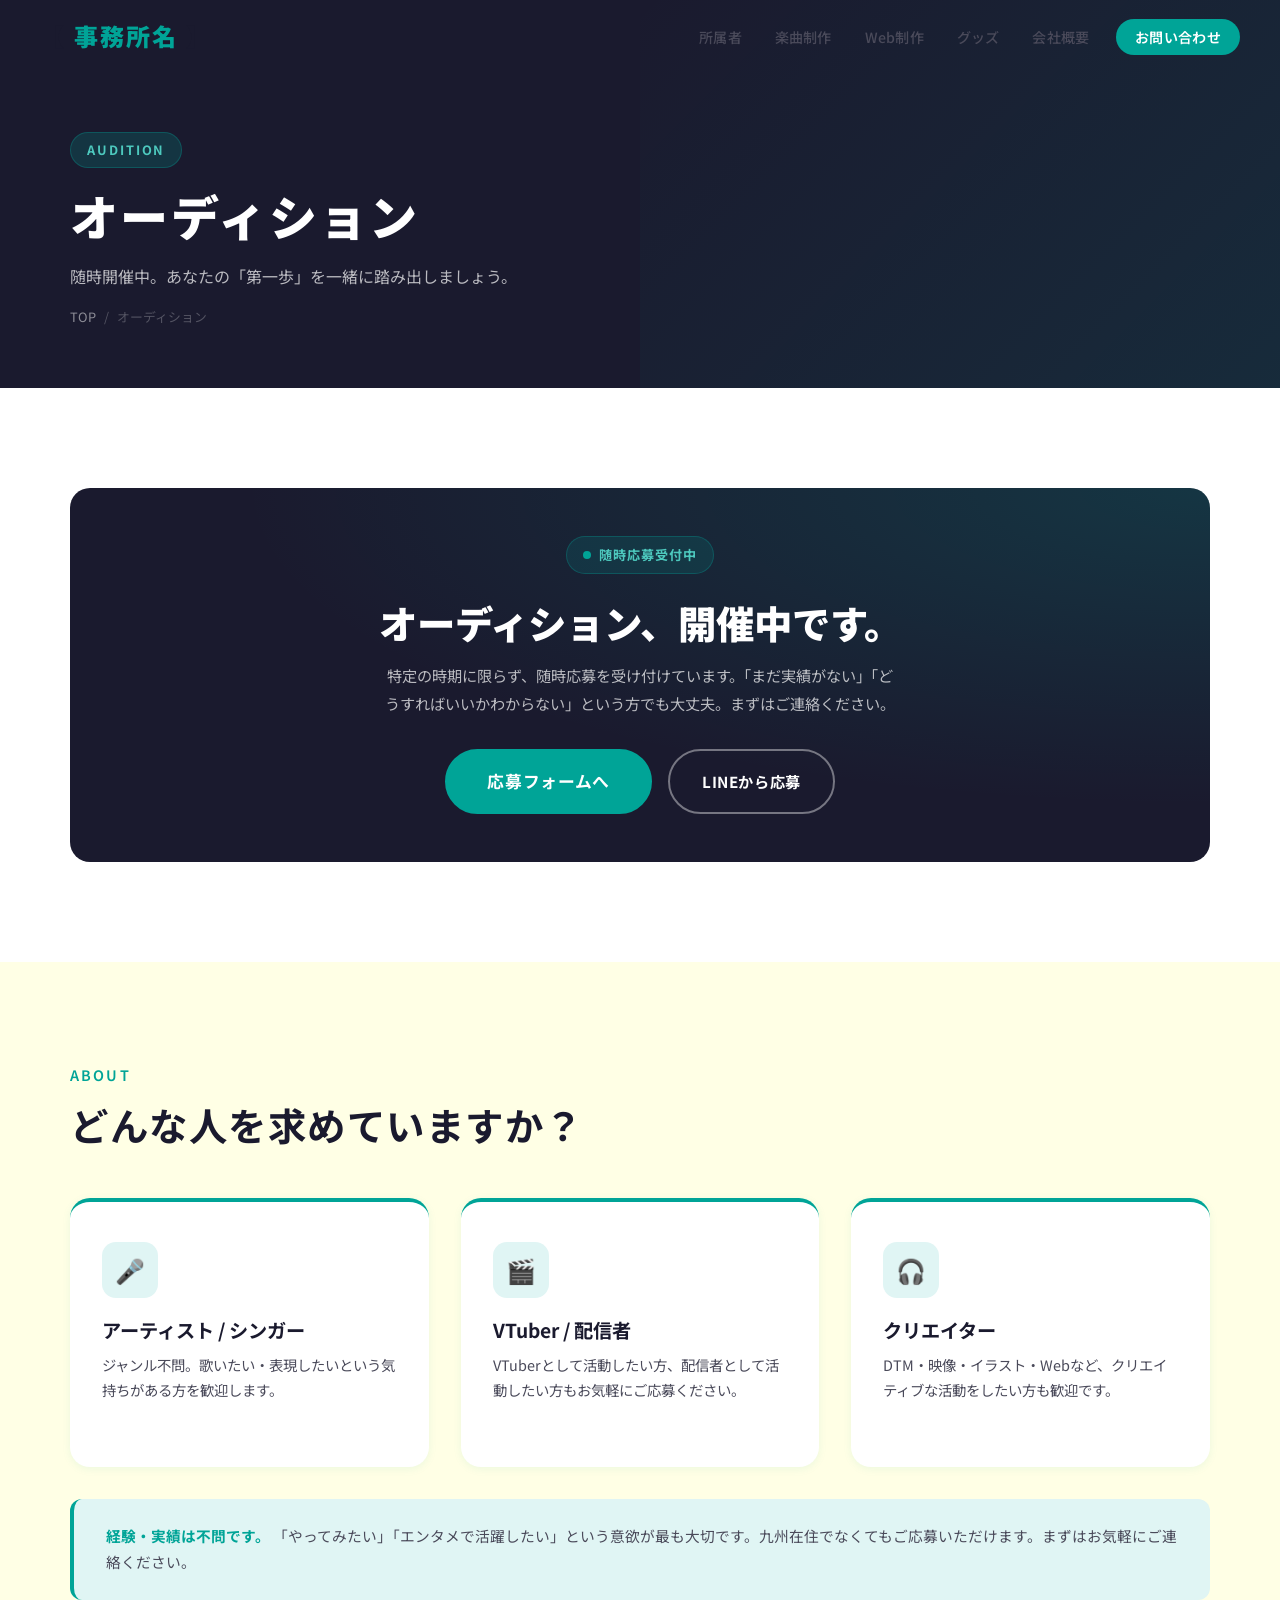
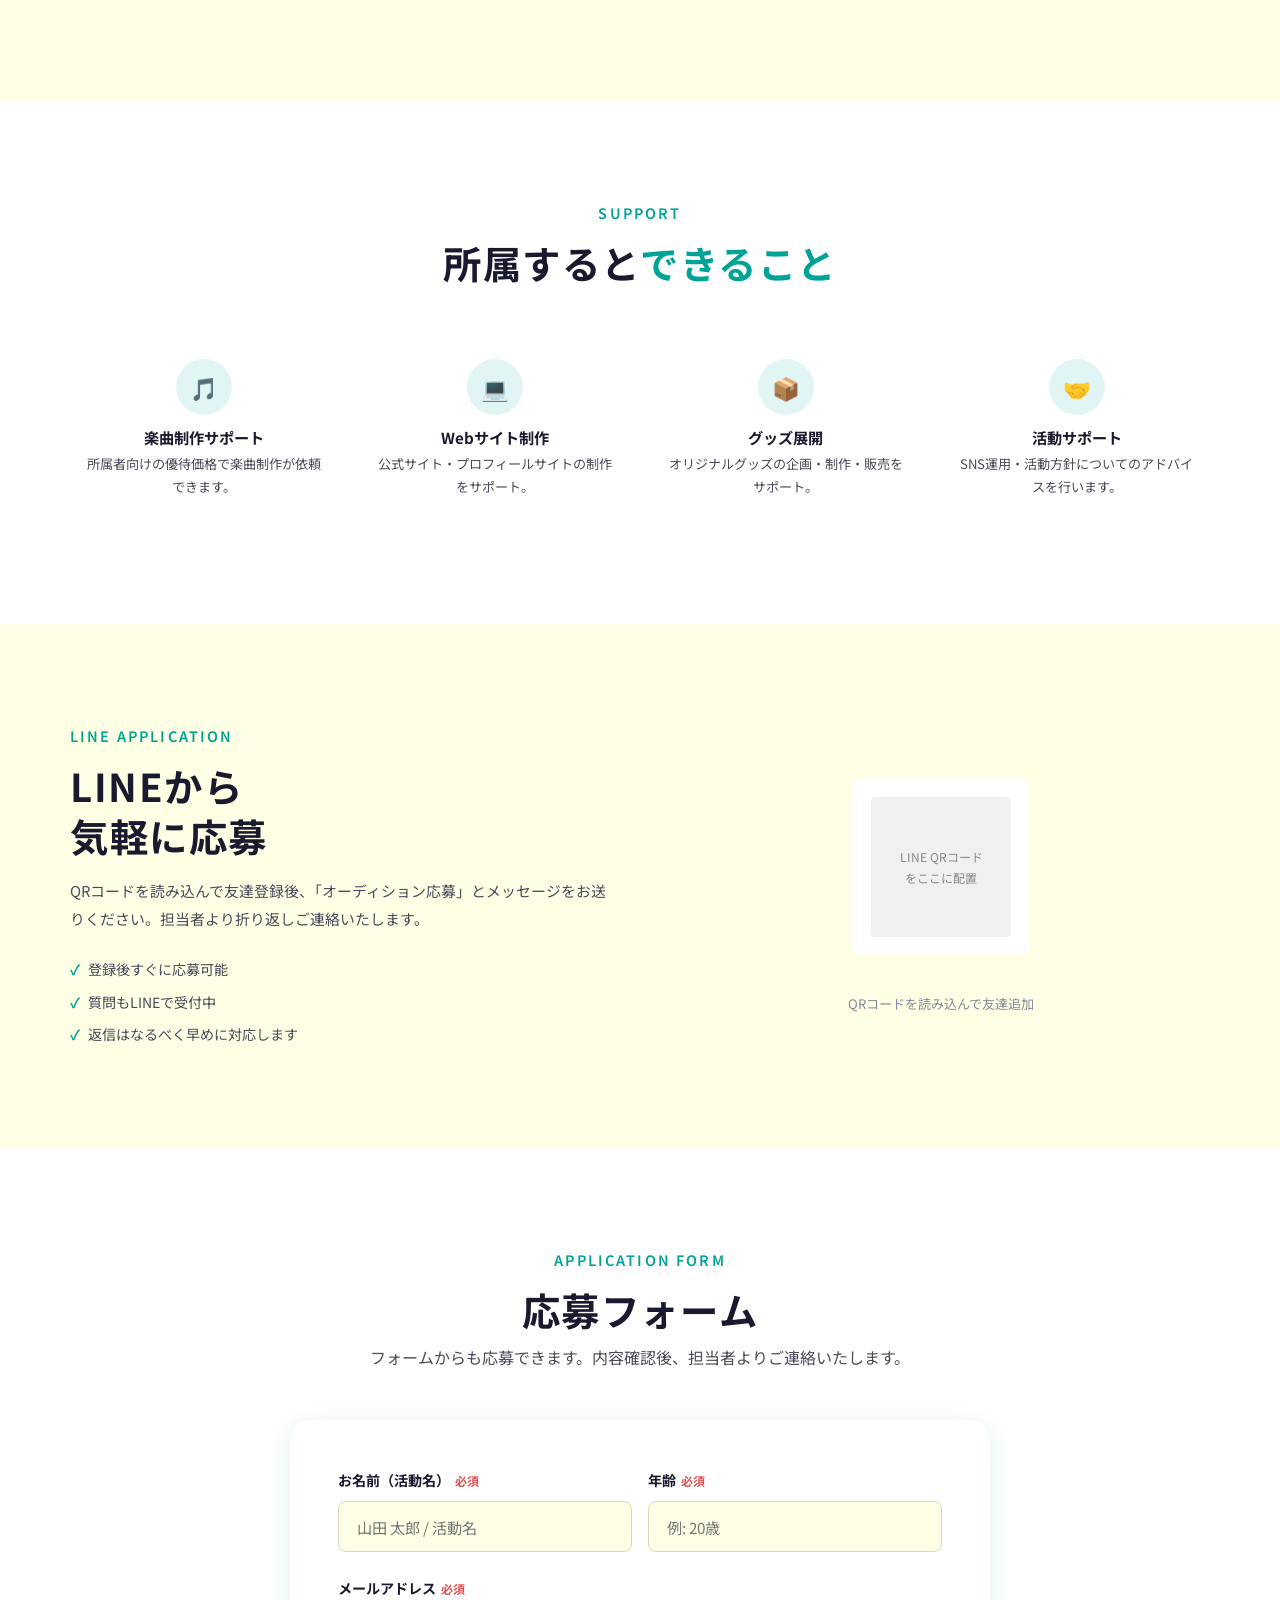
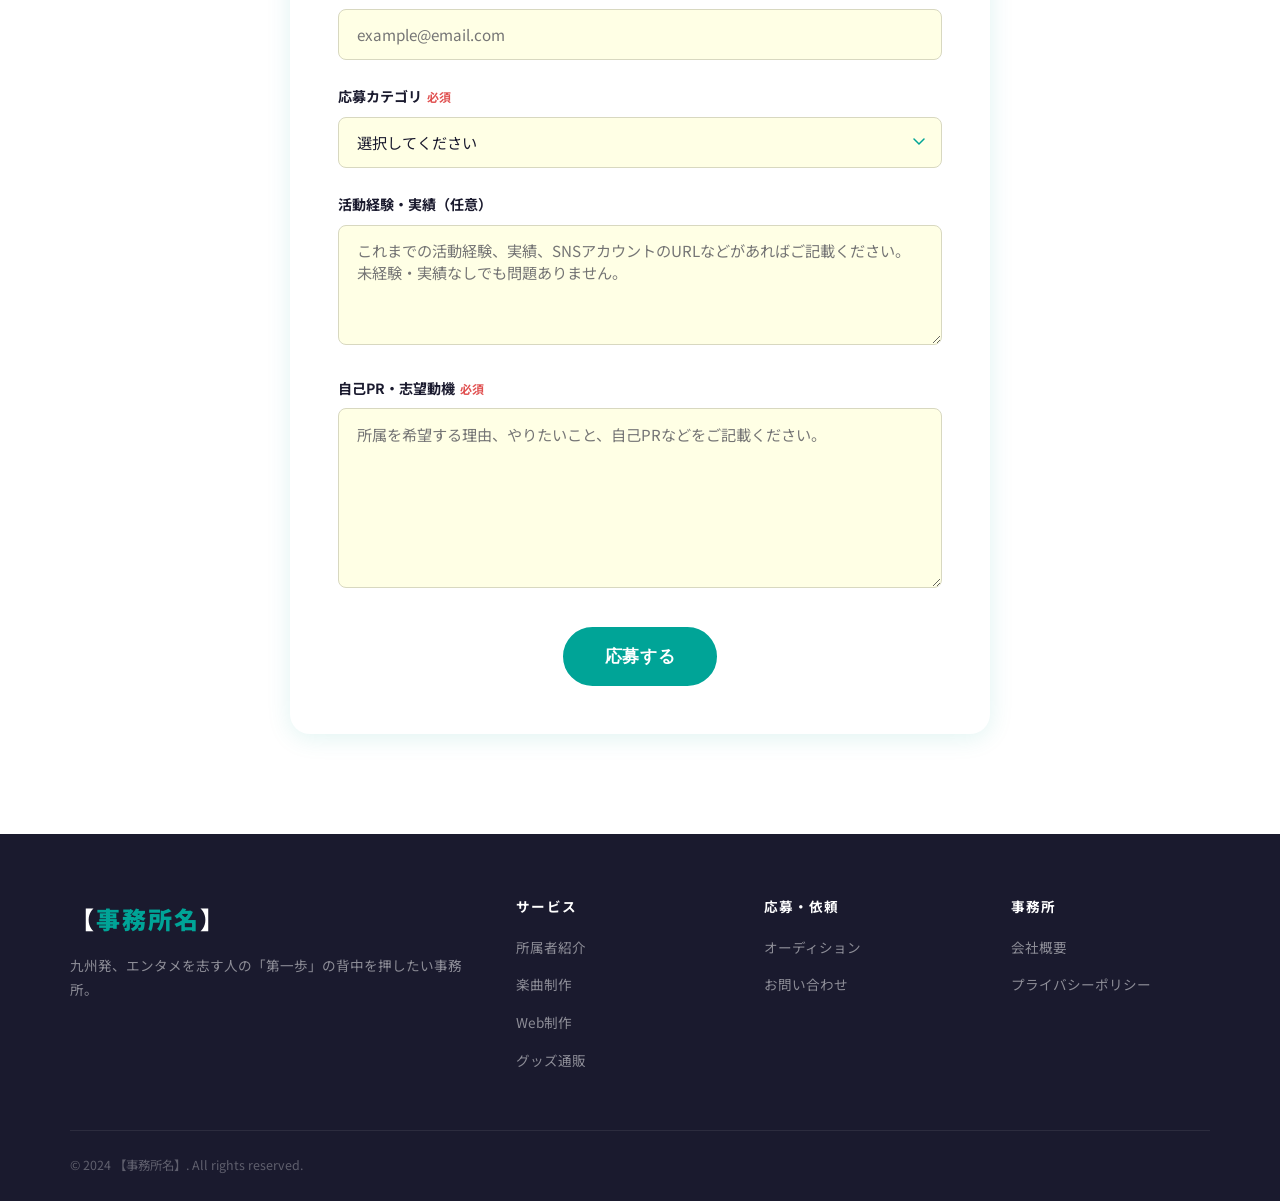
==== audition.html @ e740627f "初回コミット: エンタメ事務所WEBサイト" ====
<!DOCTYPE html>
<html lang="ja">
<head>
  <meta charset="UTF-8">
  <meta name="viewport" content="width=device-width, initial-scale=1.0">
  <title>オーディション応募 | 【事務所名】</title>
  <meta name="description" content="【事務所名】のオーディションは随時開催中。所属希望の方はこちらからご応募ください。">
  <link rel="preconnect" href="https://fonts.googleapis.com">
  <link rel="preconnect" href="https://fonts.gstatic.com" crossorigin>
  <link href="https://fonts.googleapis.com/css2?family=Noto+Sans+JP:wght@400;500;700;900&display=swap" rel="stylesheet">
  <link rel="stylesheet" href="css/style.css">
</head>
<body>

<!-- NAVIGATION -->
<nav class="navbar scrolled">
  <div class="nav-container">
    <a href="index.html" class="nav-logo"><img src="images/logo.png" alt="事務所名" class="nav-logo-img" onerror="this.outerHTML='【<span class=&quot;logo-accent&quot;>事務所名</span>】'"></a>
    <button class="nav-toggle" aria-label="メニュー">
      <span></span><span></span><span></span>
    </button>
    <ul class="nav-menu">
      <li><a href="profiles.html">所属者</a></li>
      <li><a href="music.html">楽曲制作</a></li>
      <li><a href="web.html">Web制作</a></li>
      <li><a href="goods.html">グッズ</a></li>
      <li><a href="company.html">会社概要</a></li>
      <li><a href="contact.html" class="btn-nav">お問い合わせ</a></li>
    </ul>
  </div>
</nav>

<!-- PAGE HERO -->
<section class="page-hero">
  <div class="container">
    <div class="page-hero-tag">AUDITION</div>
    <h1>オーディション</h1>
    <p>随時開催中。あなたの「第一歩」を一緒に踏み出しましょう。</p>
    <div class="breadcrumb">
      <a href="index.html">TOP</a>
      <span>/</span>
      <span>オーディション</span>
    </div>
  </div>
</section>

<!-- STATUS HIGHLIGHT -->
<section class="section section--alt">
  <div class="container">
    <div class="audition-highlight reveal">
      <div class="audition-status">
        <div class="status-dot"></div>
        随時応募受付中
      </div>
      <h2 class="audition-title">オーディション、開催中です。</h2>
      <p style="color:rgba(255,255,255,0.7); max-width:520px; margin:0 auto 2rem; font-size:0.95rem; line-height:1.85;">
        特定の時期に限らず、随時応募を受け付けています。「まだ実績がない」「どうすればいいかわからない」という方でも大丈夫。まずはご連絡ください。
      </p>
      <div style="display:flex; gap:1rem; justify-content:center; flex-wrap:wrap;">
        <a href="#apply-form" class="btn btn-primary btn-lg">応募フォームへ</a>
        <a href="#line-apply" class="btn btn-outline" style="color:white; border-color:rgba(255,255,255,0.4);">LINEから応募</a>
      </div>
    </div>
  </div>
</section>

<!-- ABOUT -->
<section class="section">
  <div class="container">
    <div class="section-header reveal">
      <p class="section-subtitle">ABOUT</p>
      <h2 class="section-title">どんな人を求めていますか？</h2>
    </div>
    <div class="grid-3 reveal">
      <div class="service-card">
        <div class="service-icon">🎤</div>
        <h3>アーティスト / シンガー</h3>
        <p>ジャンル不問。歌いたい・表現したいという気持ちがある方を歓迎します。</p>
      </div>
      <div class="service-card">
        <div class="service-icon">🎬</div>
        <h3>VTuber / 配信者</h3>
        <p>VTuberとして活動したい方、配信者として活動したい方もお気軽にご応募ください。</p>
      </div>
      <div class="service-card">
        <div class="service-icon">🎧</div>
        <h3>クリエイター</h3>
        <p>DTM・映像・イラスト・Webなど、クリエイティブな活動をしたい方も歓迎です。</p>
      </div>
    </div>
    <div style="background:var(--accent-light); border-radius:var(--radius); padding:1.5rem 2rem; margin-top:2rem; border-left:4px solid var(--accent);" class="reveal">
      <p style="font-size:0.92rem; color:var(--text-mid); line-height:1.8;">
        <strong style="color:var(--accent);">経験・実績は不問です。</strong>
        「やってみたい」「エンタメで活躍したい」という意欲が最も大切です。九州在住でなくてもご応募いただけます。まずはお気軽にご連絡ください。
      </p>
    </div>
  </div>
</section>

<!-- WHAT YOU GET -->
<section class="section section--alt">
  <div class="container">
    <div class="section-header section-header--center reveal">
      <p class="section-subtitle">SUPPORT</p>
      <h2 class="section-title">所属すると<span>できること</span></h2>
    </div>
    <div class="grid-4 reveal">
      <div style="text-align:center; padding:1.5rem 1rem;">
        <div style="width:56px;height:56px;background:var(--accent-light);border-radius:50%;display:flex;align-items:center;justify-content:center;font-size:1.4rem;margin:0 auto 0.8rem;">🎵</div>
        <h4 style="font-size:0.95rem; margin-bottom:0.3rem;">楽曲制作サポート</h4>
        <p style="font-size:0.82rem; color:var(--text-mid);">所属者向けの優待価格で楽曲制作が依頼できます。</p>
      </div>
      <div style="text-align:center; padding:1.5rem 1rem;">
        <div style="width:56px;height:56px;background:var(--accent-light);border-radius:50%;display:flex;align-items:center;justify-content:center;font-size:1.4rem;margin:0 auto 0.8rem;">💻</div>
        <h4 style="font-size:0.95rem; margin-bottom:0.3rem;">Webサイト制作</h4>
        <p style="font-size:0.82rem; color:var(--text-mid);">公式サイト・プロフィールサイトの制作をサポート。</p>
      </div>
      <div style="text-align:center; padding:1.5rem 1rem;">
        <div style="width:56px;height:56px;background:var(--accent-light);border-radius:50%;display:flex;align-items:center;justify-content:center;font-size:1.4rem;margin:0 auto 0.8rem;">📦</div>
        <h4 style="font-size:0.95rem; margin-bottom:0.3rem;">グッズ展開</h4>
        <p style="font-size:0.82rem; color:var(--text-mid);">オリジナルグッズの企画・制作・販売をサポート。</p>
      </div>
      <div style="text-align:center; padding:1.5rem 1rem;">
        <div style="width:56px;height:56px;background:var(--accent-light);border-radius:50%;display:flex;align-items:center;justify-content:center;font-size:1.4rem;margin:0 auto 0.8rem;">🤝</div>
        <h4 style="font-size:0.95rem; margin-bottom:0.3rem;">活動サポート</h4>
        <p style="font-size:0.82rem; color:var(--text-mid);">SNS運用・活動方針についてのアドバイスを行います。</p>
      </div>
    </div>
  </div>
</section>

<!-- LINE APPLY -->
<section class="section" id="line-apply">
  <div class="container">
    <div style="display:grid; grid-template-columns:1fr 1fr; gap:4rem; align-items:center;" class="reveal">
      <div>
        <p class="section-subtitle">LINE APPLICATION</p>
        <h2 class="section-title">LINEから<br>気軽に応募</h2>
        <p style="color:var(--text-mid); font-size:0.93rem; line-height:1.9; margin:1rem 0 1.5rem;">
          QRコードを読み込んで友達登録後、「オーディション応募」とメッセージをお送りください。担当者より折り返しご連絡いたします。
        </p>
        <ul style="list-style:none; font-size:0.88rem; color:var(--text-mid);">
          <li style="display:flex;gap:0.5rem;margin-bottom:0.5rem;"><span style="color:var(--accent);font-weight:700;">✓</span> 登録後すぐに応募可能</li>
          <li style="display:flex;gap:0.5rem;margin-bottom:0.5rem;"><span style="color:var(--accent);font-weight:700;">✓</span> 質問もLINEで受付中</li>
          <li style="display:flex;gap:0.5rem;"><span style="color:var(--accent);font-weight:700;">✓</span> 返信はなるべく早めに対応します</li>
        </ul>
      </div>
      <div style="text-align:center;">
        <div class="qr-wrapper" style="display:inline-block;">
          <div class="qr-placeholder">
            LINE QRコード<br>をここに配置
          </div>
        </div>
        <p style="font-size:0.82rem; color:var(--text-light); margin-top:0.8rem;">QRコードを読み込んで友達追加</p>
      </div>
    </div>
  </div>
</section>

<!-- APPLY FORM -->
<section class="section section--alt" id="apply-form">
  <div class="container">
    <div class="section-header section-header--center reveal">
      <p class="section-subtitle">APPLICATION FORM</p>
      <h2 class="section-title">応募フォーム</h2>
      <p class="section-lead" style="margin-inline:auto; margin-top:0.5rem;">
        フォームからも応募できます。内容確認後、担当者よりご連絡いたします。
      </p>
    </div>
    <form class="contact-form reveal" id="auditionForm">
      <div class="form-row">
        <div class="form-group">
          <label class="form-label">お名前（活動名）<span class="required">必須</span></label>
          <input type="text" class="form-input" placeholder="山田 太郎 / 活動名" required>
        </div>
        <div class="form-group">
          <label class="form-label">年齢<span class="required">必須</span></label>
          <input type="text" class="form-input" placeholder="例: 20歳" required>
        </div>
      </div>
      <div class="form-group">
        <label class="form-label">メールアドレス<span class="required">必須</span></label>
        <input type="email" class="form-input" placeholder="example@email.com" required>
      </div>
      <div class="form-group">
        <label class="form-label">応募カテゴリ<span class="required">必須</span></label>
        <select class="form-select" required>
          <option value="">選択してください</option>
          <option>アーティスト / シンガー</option>
          <option>VTuber</option>
          <option>配信者</option>
          <option>DTMクリエイター</option>
          <option>映像クリエイター</option>
          <option>その他クリエイター</option>
          <option>未定 / 相談したい</option>
        </select>
      </div>
      <div class="form-group">
        <label class="form-label">活動経験・実績（任意）</label>
        <textarea class="form-textarea" placeholder="これまでの活動経験、実績、SNSアカウントのURLなどがあればご記載ください。未経験・実績なしでも問題ありません。" style="min-height:120px;"></textarea>
      </div>
      <div class="form-group">
        <label class="form-label">自己PR・志望動機<span class="required">必須</span></label>
        <textarea class="form-textarea" placeholder="所属を希望する理由、やりたいこと、自己PRなどをご記載ください。" required></textarea>
      </div>
      <div class="form-submit">
        <button type="submit" class="btn btn-primary btn-lg">応募する</button>
      </div>
    </form>
  </div>
</section>

<!-- FOOTER -->
<footer class="footer">
  <div class="container">
    <div class="footer-inner">
      <div>
        <div class="footer-logo"><img src="images/logo.png" alt="事務所名" class="footer-logo-img" onerror="this.outerHTML='【<span class=&quot;logo-accent&quot;>事務所名</span>】'"></div>
        <p class="footer-desc">九州発、エンタメを志す人の「第一歩」の背中を押したい事務所。</p>
      </div>
      <div class="footer-col">
        <h4>サービス</h4>
        <ul>
          <li><a href="profiles.html">所属者紹介</a></li>
          <li><a href="music.html">楽曲制作</a></li>
          <li><a href="web.html">Web制作</a></li>
          <li><a href="goods.html">グッズ通販</a></li>
        </ul>
      </div>
      <div class="footer-col">
        <h4>応募・依頼</h4>
        <ul>
          <li><a href="audition.html">オーディション</a></li>
          <li><a href="contact.html">お問い合わせ</a></li>
        </ul>
      </div>
      <div class="footer-col">
        <h4>事務所</h4>
        <ul>
          <li><a href="company.html">会社概要</a></li>
          <li><a href="#">プライバシーポリシー</a></li>
        </ul>
      </div>
    </div>
    <div class="footer-bottom">
      <span>© 2024 【事務所名】. All rights reserved.</span>
    </div>
  </div>
</footer>

<script src="js/main.js"></script>
<script>
  const auditionForm = document.getElementById('auditionForm');
  if (auditionForm) {
    auditionForm.addEventListener('submit', (e) => {
      e.preventDefault();
      const btn = auditionForm.querySelector('button[type="submit"]');
      btn.textContent = '送信中...';
      btn.disabled = true;
      setTimeout(() => {
        auditionForm.innerHTML = `
          <div style="text-align:center; padding: 3rem 1rem;">
            <div style="font-size:3rem; margin-bottom:1rem;">🎉</div>
            <h3 style="font-size:1.4rem; margin-bottom:0.5rem; color:var(--accent);">応募を受け付けました</h3>
            <p style="color:var(--text-mid); font-size:0.95rem;">ご応募ありがとうございます。<br>内容確認後、担当者よりご連絡いたします。</p>
          </div>
        `;
      }, 1200);
    });
  }
</script>
</body>
</html>
---- css/style.css ----
/* ===================================
   RESET & BASE
=================================== */
*, *::before, *::after {
  box-sizing: border-box;
  margin: 0;
  padding: 0;
}

:root {
  --base:         #ffffe5;
  --base-dark:    #f5f5d0;
  --accent:       #00a497;
  --accent-dark:  #007a70;
  --accent-light: #e0f5f4;
  --accent-mid:   #4dc9be;
  --text-dark:    #1a1a2e;
  --text-mid:     #4a4a5a;
  --text-light:   #888899;
  --white:        #ffffff;
  --border:       #d8d8c0;
  --shadow-sm:    0 2px 8px rgba(0, 164, 151, 0.08);
  --shadow:       0 4px 24px rgba(0, 164, 151, 0.12);
  --shadow-lg:    0 8px 40px rgba(0, 164, 151, 0.16);
  --radius:       12px;
  --radius-lg:    20px;
  --nav-height:   72px;
  --transition:   0.3s cubic-bezier(0.4, 0, 0.2, 1);
}

html {
  scroll-behavior: smooth;
}

body {
  font-family: 'Noto Sans JP', 'Hiragino Kaku Gothic ProN', 'Yu Gothic', sans-serif;
  background: var(--base);
  color: var(--text-dark);
  line-height: 1.75;
  font-size: 16px;
  overflow-x: hidden;
}

a {
  color: inherit;
  text-decoration: none;
}

img {
  max-width: 100%;
  display: block;
}

ul { list-style: none; }

/* ===================================
   TYPOGRAPHY
=================================== */
h1, h2, h3, h4 {
  line-height: 1.3;
  font-weight: 700;
}

.section-title {
  font-size: clamp(1.6rem, 3vw, 2.4rem);
  color: var(--text-dark);
  margin-bottom: 0.4rem;
  letter-spacing: 0.04em;
}

.section-title span {
  color: var(--accent);
}

.section-subtitle {
  font-size: 0.9rem;
  color: var(--accent);
  letter-spacing: 0.15em;
  text-transform: uppercase;
  font-weight: 600;
  margin-bottom: 0.8rem;
}

.section-lead {
  font-size: 1rem;
  color: var(--text-mid);
  max-width: 600px;
  line-height: 1.85;
}

/* ===================================
   LAYOUT
=================================== */
.container {
  width: min(1140px, 92vw);
  margin-inline: auto;
}

.section {
  padding: clamp(60px, 8vw, 100px) 0;
}

.section--alt {
  background: var(--white);
}

.section--accent {
  background: var(--accent);
  color: var(--white);
}

.section--dark {
  background: var(--text-dark);
  color: var(--white);
}

.grid-2 {
  display: grid;
  grid-template-columns: repeat(auto-fit, minmax(300px, 1fr));
  gap: 2rem;
}

.grid-3 {
  display: grid;
  grid-template-columns: repeat(auto-fit, minmax(260px, 1fr));
  gap: 2rem;
}

.grid-4 {
  display: grid;
  grid-template-columns: repeat(auto-fit, minmax(220px, 1fr));
  gap: 1.5rem;
}

.flex-center {
  display: flex;
  align-items: center;
  justify-content: center;
}

.text-center { text-align: center; }

/* ===================================
   NAVIGATION
=================================== */
.navbar {
  position: fixed;
  top: 0;
  left: 0;
  right: 0;
  height: var(--nav-height);
  z-index: 1000;
  transition: background var(--transition), box-shadow var(--transition);
}

.navbar.scrolled {
  background: rgba(255, 255, 229, 0.95);
  backdrop-filter: blur(12px);
  box-shadow: 0 2px 20px rgba(0, 164, 151, 0.1);
}

.nav-container {
  display: flex;
  align-items: center;
  justify-content: space-between;
  height: 100%;
  width: min(1200px, 94vw);
  margin-inline: auto;
}

.nav-logo {
  font-size: 1.5rem;
  font-weight: 900;
  letter-spacing: 0.08em;
  color: var(--text-dark);
  display: flex;
  align-items: center;
  gap: 0.5rem;
}

.nav-logo .logo-accent {
  color: var(--accent);
}

.nav-logo-img {
  height: 40px;
  width: auto;
  display: block;
  object-fit: contain;
}

.footer-logo-img {
  height: 44px;
  width: auto;
  display: block;
  object-fit: contain;
  margin-bottom: 0.8rem;
}

.nav-menu {
  display: flex;
  align-items: center;
  gap: 0.25rem;
}

.nav-menu a {
  padding: 0.5rem 0.9rem;
  font-size: 0.88rem;
  font-weight: 500;
  color: var(--text-mid);
  border-radius: 6px;
  transition: color var(--transition), background var(--transition);
  letter-spacing: 0.02em;
}

.nav-menu a:hover {
  color: var(--accent);
  background: var(--accent-light);
}

.nav-menu .btn-nav {
  background: var(--accent);
  color: var(--white) !important;
  padding: 0.5rem 1.2rem;
  border-radius: 50px;
  font-weight: 600;
  margin-left: 0.5rem;
}

.nav-menu .btn-nav:hover {
  background: var(--accent-dark) !important;
}

.nav-toggle {
  display: none;
  background: none;
  border: none;
  cursor: pointer;
  padding: 0.5rem;
  flex-direction: column;
  gap: 5px;
}

.nav-toggle span {
  display: block;
  width: 24px;
  height: 2px;
  background: var(--text-dark);
  transition: transform var(--transition), opacity var(--transition);
  border-radius: 2px;
}

.nav-toggle.active span:nth-child(1) {
  transform: translateY(7px) rotate(45deg);
}
.nav-toggle.active span:nth-child(2) {
  opacity: 0;
}
.nav-toggle.active span:nth-child(3) {
  transform: translateY(-7px) rotate(-45deg);
}

/* ===================================
   BUTTONS
=================================== */
.btn {
  display: inline-flex;
  align-items: center;
  gap: 0.5rem;
  padding: 0.85rem 2rem;
  border-radius: 50px;
  font-weight: 700;
  font-size: 0.95rem;
  letter-spacing: 0.04em;
  cursor: pointer;
  border: 2px solid transparent;
  transition: all var(--transition);
  text-decoration: none;
}

.btn-primary {
  background: var(--accent);
  color: var(--white);
  border-color: var(--accent);
}

.btn-primary:hover {
  background: var(--accent-dark);
  border-color: var(--accent-dark);
  transform: translateY(-2px);
  box-shadow: var(--shadow);
}

.btn-outline {
  background: transparent;
  color: var(--accent);
  border-color: var(--accent);
}

.btn-outline:hover {
  background: var(--accent);
  color: var(--white);
  transform: translateY(-2px);
}

.btn-white {
  background: var(--white);
  color: var(--accent);
  border-color: var(--white);
}

.btn-white:hover {
  background: var(--accent-light);
  transform: translateY(-2px);
}

.btn-dark {
  background: var(--text-dark);
  color: var(--white);
  border-color: var(--text-dark);
}

.btn-dark:hover {
  background: #2d2d45;
  transform: translateY(-2px);
}

.btn-sm {
  padding: 0.6rem 1.4rem;
  font-size: 0.85rem;
}

.btn-lg {
  padding: 1rem 2.5rem;
  font-size: 1.05rem;
}

/* ===================================
   CARDS
=================================== */
.card {
  background: var(--white);
  border-radius: var(--radius);
  overflow: hidden;
  box-shadow: var(--shadow-sm);
  transition: transform var(--transition), box-shadow var(--transition);
}

.card:hover {
  transform: translateY(-6px);
  box-shadow: var(--shadow-lg);
}

.card-body {
  padding: 1.5rem;
}

.card-img {
  width: 100%;
  aspect-ratio: 4/3;
  object-fit: cover;
  background: var(--accent-light);
}

/* ===================================
   HERO (TOP PAGE)
=================================== */
.hero {
  min-height: 100vh;
  display: flex;
  flex-direction: column;
  align-items: center;
  justify-content: center;
  position: relative;
  overflow: hidden;
  background: var(--base);
  padding-top: var(--nav-height);
}

.hero-bg {
  position: absolute;
  inset: 0;
  overflow: hidden;
  z-index: 0;
}

/* Animated sound wave circles */
.wave-circle {
  position: absolute;
  border-radius: 50%;
  border: 1px solid rgba(0, 164, 151, 0.15);
  animation: waveExpand 6s ease-out infinite;
}

.wave-circle:nth-child(1) { width: 200px; height: 200px; top: 20%; left: 10%; animation-delay: 0s; }
.wave-circle:nth-child(2) { width: 300px; height: 300px; top: 15%; left: 8%; animation-delay: 1.5s; }
.wave-circle:nth-child(3) { width: 400px; height: 400px; top: 10%; left: 5%; animation-delay: 3s; }
.wave-circle:nth-child(4) { width: 180px; height: 180px; bottom: 20%; right: 12%; animation-delay: 0.8s; }
.wave-circle:nth-child(5) { width: 280px; height: 280px; bottom: 15%; right: 8%; animation-delay: 2.3s; }
.wave-circle:nth-child(6) { width: 380px; height: 380px; bottom: 10%; right: 4%; animation-delay: 3.8s; }

@keyframes waveExpand {
  0% { opacity: 0.5; transform: scale(0.8); }
  60% { opacity: 0.15; }
  100% { opacity: 0; transform: scale(1.3); }
}

/* Sound wave bars */
.sound-wave {
  position: absolute;
  bottom: 120px;
  left: 50%;
  transform: translateX(-50%);
  display: flex;
  align-items: center;
  gap: 4px;
  opacity: 0.15;
}

.sound-bar {
  width: 3px;
  border-radius: 3px;
  background: var(--accent);
  animation: soundBounce 1.2s ease-in-out infinite alternate;
}

.sound-bar:nth-child(1) { height: 20px; animation-delay: 0.0s; }
.sound-bar:nth-child(2) { height: 35px; animation-delay: 0.1s; }
.sound-bar:nth-child(3) { height: 50px; animation-delay: 0.2s; }
.sound-bar:nth-child(4) { height: 40px; animation-delay: 0.3s; }
.sound-bar:nth-child(5) { height: 60px; animation-delay: 0.4s; }
.sound-bar:nth-child(6) { height: 45px; animation-delay: 0.5s; }
.sound-bar:nth-child(7) { height: 55px; animation-delay: 0.6s; }
.sound-bar:nth-child(8) { height: 30px; animation-delay: 0.7s; }
.sound-bar:nth-child(9) { height: 48px; animation-delay: 0.8s; }
.sound-bar:nth-child(10) { height: 36px; animation-delay: 0.9s; }
.sound-bar:nth-child(11) { height: 52px; animation-delay: 1.0s; }
.sound-bar:nth-child(12) { height: 28px; animation-delay: 1.1s; }
.sound-bar:nth-child(13) { height: 42px; animation-delay: 1.0s; }
.sound-bar:nth-child(14) { height: 38px; animation-delay: 0.9s; }
.sound-bar:nth-child(15) { height: 58px; animation-delay: 0.8s; }
.sound-bar:nth-child(16) { height: 44px; animation-delay: 0.7s; }
.sound-bar:nth-child(17) { height: 32px; animation-delay: 0.6s; }
.sound-bar:nth-child(18) { height: 48px; animation-delay: 0.5s; }
.sound-bar:nth-child(19) { height: 38px; animation-delay: 0.4s; }
.sound-bar:nth-child(20) { height: 22px; animation-delay: 0.3s; }

@keyframes soundBounce {
  from { transform: scaleY(0.4); }
  to { transform: scaleY(1); }
}

.hero-content {
  position: relative;
  z-index: 1;
  text-align: center;
  padding: 2rem;
  max-width: 800px;
}

.hero-tag {
  display: inline-block;
  background: var(--accent-light);
  color: var(--accent);
  padding: 0.4rem 1rem;
  border-radius: 50px;
  font-size: 0.8rem;
  font-weight: 700;
  letter-spacing: 0.15em;
  margin-bottom: 1.5rem;
  border: 1px solid rgba(0, 164, 151, 0.2);
}

.hero-copy {
  font-size: clamp(3rem, 8vw, 6rem);
  font-weight: 900;
  letter-spacing: 0.12em;
  color: var(--text-dark);
  line-height: 1.1;
  margin-bottom: 1.5rem;
}

.hero-copy .char {
  display: inline-block;
  animation: fadeInUp 0.6s ease both;
}

.hero-sub {
  font-size: clamp(0.95rem, 2.2vw, 1.2rem);
  color: var(--text-mid);
  margin-bottom: 2.5rem;
  line-height: 1.8;
  font-weight: 400;
}

.hero-ctas {
  display: flex;
  gap: 1rem;
  justify-content: center;
  flex-wrap: wrap;
}

.hero-scroll {
  position: absolute;
  bottom: 2.5rem;
  left: 50%;
  transform: translateX(-50%);
  display: flex;
  flex-direction: column;
  align-items: center;
  gap: 0.5rem;
  color: var(--text-light);
  font-size: 0.75rem;
  letter-spacing: 0.1em;
  z-index: 1;
  animation: bounce 2s ease-in-out infinite;
}

.hero-scroll::after {
  content: '';
  display: block;
  width: 1px;
  height: 40px;
  background: linear-gradient(to bottom, var(--accent), transparent);
}

@keyframes bounce {
  0%, 100% { transform: translateX(-50%) translateY(0); }
  50% { transform: translateX(-50%) translateY(6px); }
}

/* Hero wave bottom */
.hero-wave-bottom {
  position: absolute;
  bottom: 0;
  left: 0;
  right: 0;
  z-index: 1;
}

/* ===================================
   PAGE HERO (sub pages)
=================================== */
.page-hero {
  padding: calc(var(--nav-height) + 60px) 0 60px;
  background: var(--text-dark);
  color: var(--white);
  position: relative;
  overflow: hidden;
}

.page-hero::before {
  content: '';
  position: absolute;
  top: 0; right: 0;
  width: 50%;
  height: 100%;
  background: linear-gradient(135deg, transparent, rgba(0, 164, 151, 0.12));
}

.page-hero-tag {
  display: inline-block;
  background: rgba(0, 164, 151, 0.2);
  color: var(--accent-mid);
  padding: 0.35rem 1rem;
  border-radius: 50px;
  font-size: 0.8rem;
  font-weight: 700;
  letter-spacing: 0.15em;
  margin-bottom: 1rem;
  border: 1px solid rgba(0, 164, 151, 0.3);
}

.page-hero h1 {
  font-size: clamp(2rem, 4vw, 3rem);
  font-weight: 900;
  letter-spacing: 0.05em;
  margin-bottom: 1rem;
}

.page-hero p {
  font-size: 1rem;
  color: rgba(255,255,255,0.7);
  max-width: 500px;
}

/* ===================================
   SECTION HEADER
=================================== */
.section-header {
  margin-bottom: 3rem;
}

.section-header--center {
  text-align: center;
}

.section-header--center .section-lead {
  margin-inline: auto;
}

/* ===================================
   TOP: MISSION SECTION
=================================== */
.mission-grid {
  display: grid;
  grid-template-columns: 1fr 1fr;
  gap: 4rem;
  align-items: center;
}

.mission-copy {
  font-size: clamp(1.4rem, 2.5vw, 1.9rem);
  font-weight: 800;
  line-height: 1.6;
  letter-spacing: 0.04em;
}

.mission-copy em {
  color: var(--accent);
  font-style: normal;
}

.mission-visual {
  position: relative;
  display: flex;
  flex-direction: column;
  gap: 1.2rem;
}

.mission-card {
  background: var(--white);
  border-radius: var(--radius);
  padding: 1.2rem 1.5rem;
  display: flex;
  align-items: flex-start;
  gap: 1rem;
  box-shadow: var(--shadow-sm);
  border-left: 4px solid var(--accent);
  transition: transform var(--transition);
}

.mission-card:hover {
  transform: translateX(6px);
}

.mission-card-icon {
  width: 44px;
  height: 44px;
  background: var(--accent-light);
  border-radius: 10px;
  display: flex;
  align-items: center;
  justify-content: center;
  font-size: 1.3rem;
  flex-shrink: 0;
}

.mission-card h3 {
  font-size: 1rem;
  font-weight: 700;
  margin-bottom: 0.2rem;
}

.mission-card p {
  font-size: 0.85rem;
  color: var(--text-mid);
}

/* ===================================
   TOP: MEMBER PREVIEW
=================================== */
.member-preview-grid {
  display: grid;
  grid-template-columns: repeat(auto-fill, minmax(200px, 1fr));
  gap: 1.5rem;
}

.member-card {
  background: var(--white);
  border-radius: var(--radius);
  overflow: hidden;
  box-shadow: var(--shadow-sm);
  transition: transform var(--transition), box-shadow var(--transition);
  text-align: center;
}

.member-card:hover {
  transform: translateY(-6px);
  box-shadow: var(--shadow-lg);
}

.member-card-photo {
  width: 100%;
  aspect-ratio: 3/4;
  background: linear-gradient(135deg, var(--accent-light), var(--base-dark));
  display: flex;
  align-items: center;
  justify-content: center;
  font-size: 3rem;
  color: var(--accent);
  position: relative;
  overflow: hidden;
}

.member-card-photo img {
  width: 100%;
  height: 100%;
  object-fit: cover;
  position: absolute;
  inset: 0;
}

.member-card-body {
  padding: 1rem;
}

.member-card-name {
  font-weight: 700;
  font-size: 1rem;
  margin-bottom: 0.2rem;
}

.member-card-role {
  font-size: 0.78rem;
  color: var(--accent);
  font-weight: 600;
  letter-spacing: 0.05em;
}

/* ===================================
   TOP: SERVICE CARDS
=================================== */
.service-card {
  background: var(--white);
  border-radius: var(--radius-lg);
  padding: 2.5rem 2rem;
  box-shadow: var(--shadow-sm);
  transition: transform var(--transition), box-shadow var(--transition);
  border-top: 4px solid var(--accent);
  display: flex;
  flex-direction: column;
}

.service-card:hover {
  transform: translateY(-8px);
  box-shadow: var(--shadow-lg);
}

.service-icon {
  width: 56px;
  height: 56px;
  background: var(--accent-light);
  border-radius: 14px;
  display: flex;
  align-items: center;
  justify-content: center;
  font-size: 1.5rem;
  margin-bottom: 1.2rem;
}

.service-card h3 {
  font-size: 1.2rem;
  margin-bottom: 0.6rem;
}

.service-card p {
  font-size: 0.9rem;
  color: var(--text-mid);
  line-height: 1.75;
  flex: 1;
  margin-bottom: 1.5rem;
}

/* ===================================
   TOP: CTA SECTION
=================================== */
.cta-section {
  background: var(--text-dark);
  padding: clamp(60px, 8vw, 100px) 0;
  position: relative;
  overflow: hidden;
}

.cta-section::before {
  content: '';
  position: absolute;
  top: -50%;
  right: -10%;
  width: 600px;
  height: 600px;
  border-radius: 50%;
  background: radial-gradient(circle, rgba(0, 164, 151, 0.12) 0%, transparent 70%);
}

.cta-grid {
  display: grid;
  grid-template-columns: repeat(auto-fit, minmax(280px, 1fr));
  gap: 2rem;
}

.cta-card {
  background: rgba(255,255,255,0.05);
  border: 1px solid rgba(255,255,255,0.1);
  border-radius: var(--radius-lg);
  padding: 2rem;
  text-align: center;
  transition: background var(--transition), transform var(--transition);
}

.cta-card:hover {
  background: rgba(0, 164, 151, 0.1);
  transform: translateY(-4px);
}

.cta-card-icon {
  font-size: 2.5rem;
  margin-bottom: 1rem;
}

.cta-card h3 {
  font-size: 1.2rem;
  color: var(--white);
  margin-bottom: 0.5rem;
}

.cta-card p {
  font-size: 0.85rem;
  color: rgba(255,255,255,0.6);
  margin-bottom: 1.5rem;
}

/* ===================================
   PROFILES PAGE
=================================== */
.profile-card {
  background: var(--white);
  border-radius: var(--radius-lg);
  overflow: hidden;
  box-shadow: var(--shadow-sm);
  transition: transform var(--transition), box-shadow var(--transition);
  display: grid;
  grid-template-columns: 260px 1fr;
}

.profile-card:hover {
  transform: translateY(-4px);
  box-shadow: var(--shadow-lg);
}

.profile-photo {
  aspect-ratio: 3/4;
  background: linear-gradient(160deg, var(--accent-light), var(--base-dark));
  display: flex;
  align-items: center;
  justify-content: center;
  font-size: 5rem;
  color: var(--accent);
  position: relative;
  overflow: hidden;
}

.profile-photo img {
  width: 100%;
  height: 100%;
  object-fit: cover;
  position: absolute;
  inset: 0;
}

.profile-info {
  padding: 2rem;
}

.profile-role {
  display: inline-block;
  background: var(--accent-light);
  color: var(--accent);
  padding: 0.3rem 0.8rem;
  border-radius: 50px;
  font-size: 0.78rem;
  font-weight: 700;
  letter-spacing: 0.08em;
  margin-bottom: 0.8rem;
}

.profile-name {
  font-size: 1.6rem;
  font-weight: 900;
  margin-bottom: 0.2rem;
}

.profile-name-en {
  font-size: 0.85rem;
  color: var(--text-light);
  letter-spacing: 0.1em;
  margin-bottom: 1rem;
}

.profile-bio {
  font-size: 0.9rem;
  color: var(--text-mid);
  line-height: 1.85;
  margin-bottom: 1.2rem;
}

.profile-achievements {
  margin-bottom: 1.2rem;
}

.profile-achievements h4 {
  font-size: 0.8rem;
  color: var(--accent);
  letter-spacing: 0.1em;
  font-weight: 700;
  margin-bottom: 0.5rem;
}

.achievement-list {
  list-style: none;
}

.achievement-list li {
  font-size: 0.85rem;
  color: var(--text-mid);
  padding: 0.2rem 0;
  display: flex;
  gap: 0.5rem;
}

.achievement-list li::before {
  content: '—';
  color: var(--accent);
}

.profile-sns {
  display: flex;
  gap: 0.75rem;
  flex-wrap: wrap;
}

.sns-link {
  display: inline-flex;
  align-items: center;
  gap: 0.4rem;
  padding: 0.4rem 0.9rem;
  border-radius: 50px;
  font-size: 0.78rem;
  font-weight: 600;
  border: 1.5px solid var(--border);
  color: var(--text-mid);
  transition: all var(--transition);
}

.sns-link:hover {
  border-color: var(--accent);
  color: var(--accent);
  background: var(--accent-light);
}

/* ===================================
   MUSIC PAGE
=================================== */
.portfolio-grid {
  display: grid;
  grid-template-columns: repeat(auto-fill, minmax(300px, 1fr));
  gap: 2rem;
}

.portfolio-card {
  background: var(--white);
  border-radius: var(--radius);
  overflow: hidden;
  box-shadow: var(--shadow-sm);
  transition: transform var(--transition), box-shadow var(--transition);
}

.portfolio-card:hover {
  transform: translateY(-6px);
  box-shadow: var(--shadow-lg);
}

.portfolio-embed {
  width: 100%;
  aspect-ratio: 16/9;
  background: var(--text-dark);
  display: flex;
  align-items: center;
  justify-content: center;
  color: rgba(255,255,255,0.4);
  font-size: 0.85rem;
  position: relative;
  overflow: hidden;
}

.portfolio-embed iframe {
  width: 100%;
  height: 100%;
  border: 0;
}

.portfolio-embed-placeholder {
  position: absolute;
  inset: 0;
  display: flex;
  flex-direction: column;
  align-items: center;
  justify-content: center;
  gap: 0.5rem;
  background: linear-gradient(135deg, #1a1a2e, #2d2d45);
  color: rgba(255,255,255,0.5);
}

.play-icon {
  width: 52px;
  height: 52px;
  background: rgba(0, 164, 151, 0.2);
  border-radius: 50%;
  border: 2px solid rgba(0, 164, 151, 0.4);
  display: flex;
  align-items: center;
  justify-content: center;
  font-size: 1.3rem;
  color: var(--accent-mid);
}

.portfolio-info {
  padding: 1.2rem;
}

.portfolio-genre {
  display: inline-block;
  background: var(--accent-light);
  color: var(--accent);
  padding: 0.2rem 0.7rem;
  border-radius: 50px;
  font-size: 0.72rem;
  font-weight: 700;
  letter-spacing: 0.08em;
  margin-bottom: 0.5rem;
}

.portfolio-title {
  font-size: 1rem;
  font-weight: 700;
  margin-bottom: 0.3rem;
}

.portfolio-desc {
  font-size: 0.82rem;
  color: var(--text-mid);
  line-height: 1.6;
}

/* Price table */
.price-table {
  width: 100%;
  border-collapse: separate;
  border-spacing: 0;
  border-radius: var(--radius);
  overflow: hidden;
  box-shadow: var(--shadow-sm);
}

.price-table th {
  background: var(--accent);
  color: var(--white);
  padding: 1rem 1.5rem;
  font-size: 0.9rem;
  font-weight: 700;
  text-align: left;
}

.price-table td {
  background: var(--white);
  padding: 0.9rem 1.5rem;
  font-size: 0.9rem;
  border-bottom: 1px solid var(--border);
  color: var(--text-mid);
}

.price-table tr:last-child td {
  border-bottom: none;
}

.price-table td:last-child {
  font-weight: 700;
  color: var(--accent);
}

.price-note {
  font-size: 0.82rem;
  color: var(--text-light);
  margin-top: 0.75rem;
}

/* ===================================
   WEB PAGE
=================================== */
.flow-steps {
  display: flex;
  flex-direction: column;
  gap: 0;
  position: relative;
  max-width: 700px;
  margin: 0 auto;
}

.flow-step {
  display: grid;
  grid-template-columns: 60px 1fr;
  gap: 1.5rem;
  position: relative;
  padding-bottom: 2rem;
}

.flow-step:last-child {
  padding-bottom: 0;
}

.flow-step:not(:last-child)::before {
  content: '';
  position: absolute;
  left: 29px;
  top: 60px;
  bottom: 0;
  width: 2px;
  background: linear-gradient(to bottom, var(--accent), var(--accent-light));
}

.flow-num {
  width: 60px;
  height: 60px;
  background: var(--accent);
  color: var(--white);
  border-radius: 50%;
  display: flex;
  align-items: center;
  justify-content: center;
  font-size: 1.2rem;
  font-weight: 900;
  flex-shrink: 0;
  box-shadow: 0 4px 12px rgba(0, 164, 151, 0.3);
}

.flow-content {
  padding-top: 0.6rem;
}

.flow-content h3 {
  font-size: 1.05rem;
  margin-bottom: 0.4rem;
}

.flow-content p {
  font-size: 0.88rem;
  color: var(--text-mid);
  line-height: 1.7;
}

.web-price-cards {
  display: grid;
  grid-template-columns: repeat(auto-fit, minmax(240px, 1fr));
  gap: 1.5rem;
}

.web-price-card {
  background: var(--white);
  border-radius: var(--radius);
  padding: 2rem;
  box-shadow: var(--shadow-sm);
  border-top: 4px solid var(--border);
  transition: transform var(--transition), box-shadow var(--transition);
}

.web-price-card.featured {
  border-top-color: var(--accent);
  transform: scale(1.02);
  box-shadow: var(--shadow);
}

.web-price-card:hover {
  transform: translateY(-4px) scale(1.01);
  box-shadow: var(--shadow-lg);
}

.web-price-card.featured:hover {
  transform: translateY(-4px) scale(1.02);
}

.web-plan-badge {
  display: inline-block;
  background: var(--accent-light);
  color: var(--accent);
  padding: 0.25rem 0.8rem;
  border-radius: 50px;
  font-size: 0.75rem;
  font-weight: 700;
  letter-spacing: 0.08em;
  margin-bottom: 0.8rem;
}

.web-plan-price {
  font-size: 2rem;
  font-weight: 900;
  color: var(--text-dark);
  margin-bottom: 0.2rem;
}

.web-plan-price span {
  font-size: 0.9rem;
  font-weight: 400;
  color: var(--text-light);
}

.web-plan-name {
  font-size: 1.1rem;
  font-weight: 700;
  margin-bottom: 1rem;
}

.web-plan-features {
  list-style: none;
  margin-bottom: 1.5rem;
}

.web-plan-features li {
  font-size: 0.85rem;
  color: var(--text-mid);
  padding: 0.35rem 0;
  border-bottom: 1px dashed var(--border);
  display: flex;
  gap: 0.5rem;
}

.web-plan-features li::before {
  content: '✓';
  color: var(--accent);
  font-weight: 700;
  flex-shrink: 0;
}

/* ===================================
   COMPANY PAGE
=================================== */
.company-table {
  width: 100%;
  border-collapse: separate;
  border-spacing: 0;
}

.company-table th,
.company-table td {
  padding: 1.1rem 1.5rem;
  border-bottom: 1px solid var(--border);
  text-align: left;
  vertical-align: top;
}

.company-table th {
  width: 200px;
  font-size: 0.88rem;
  font-weight: 700;
  color: var(--accent);
  background: var(--accent-light);
}

.company-table td {
  font-size: 0.92rem;
  color: var(--text-mid);
  background: var(--white);
}

.company-table tr:first-child th { border-radius: var(--radius) 0 0 0; }
.company-table tr:first-child td { border-radius: 0 var(--radius) 0 0; }

/* ===================================
   CONTACT PAGE
=================================== */
.contact-form {
  max-width: 700px;
  margin: 0 auto;
  background: var(--white);
  border-radius: var(--radius-lg);
  padding: 3rem;
  box-shadow: var(--shadow);
}

.form-group {
  margin-bottom: 1.5rem;
}

.form-label {
  display: block;
  font-size: 0.88rem;
  font-weight: 700;
  color: var(--text-dark);
  margin-bottom: 0.5rem;
}

.form-label .required {
  color: #e05050;
  margin-left: 0.3rem;
  font-size: 0.75rem;
}

.form-input,
.form-select,
.form-textarea {
  width: 100%;
  padding: 0.85rem 1.1rem;
  border: 1.5px solid var(--border);
  border-radius: 8px;
  font-family: inherit;
  font-size: 0.95rem;
  color: var(--text-dark);
  background: var(--base);
  transition: border-color var(--transition), box-shadow var(--transition);
  outline: none;
}

.form-input:focus,
.form-select:focus,
.form-textarea:focus {
  border-color: var(--accent);
  box-shadow: 0 0 0 3px rgba(0, 164, 151, 0.12);
}

.form-textarea {
  min-height: 180px;
  resize: vertical;
}

.form-select {
  appearance: none;
  background-image: url("data:image/svg+xml,%3Csvg xmlns='http://www.w3.org/2000/svg' width='12' height='8' viewBox='0 0 12 8'%3E%3Cpath d='M1 1l5 5 5-5' stroke='%2300a497' stroke-width='1.5' fill='none' stroke-linecap='round'/%3E%3C/svg%3E");
  background-repeat: no-repeat;
  background-position: right 1rem center;
  padding-right: 2.5rem;
}

.form-row {
  display: grid;
  grid-template-columns: 1fr 1fr;
  gap: 1rem;
}

.form-submit {
  text-align: center;
  margin-top: 2rem;
}

/* ===================================
   AUDITION PAGE
=================================== */
.audition-highlight {
  background: var(--text-dark);
  color: var(--white);
  border-radius: var(--radius-lg);
  padding: 3rem;
  text-align: center;
  position: relative;
  overflow: hidden;
}

.audition-highlight::before {
  content: '';
  position: absolute;
  inset: 0;
  background: radial-gradient(ellipse at top right, rgba(0, 164, 151, 0.2), transparent 60%);
}

.audition-highlight > * { position: relative; z-index: 1; }

.audition-status {
  display: inline-flex;
  align-items: center;
  gap: 0.5rem;
  background: rgba(0, 164, 151, 0.15);
  border: 1px solid rgba(0, 164, 151, 0.3);
  color: var(--accent-mid);
  padding: 0.4rem 1rem;
  border-radius: 50px;
  font-size: 0.82rem;
  font-weight: 700;
  letter-spacing: 0.08em;
  margin-bottom: 1.5rem;
}

.status-dot {
  width: 8px;
  height: 8px;
  background: var(--accent);
  border-radius: 50%;
  animation: pulse 2s ease infinite;
}

@keyframes pulse {
  0%, 100% { opacity: 1; transform: scale(1); }
  50% { opacity: 0.5; transform: scale(1.4); }
}

.audition-title {
  font-size: clamp(1.6rem, 3vw, 2.4rem);
  font-weight: 900;
  color: var(--white);
  margin-bottom: 0.8rem;
}

.qr-wrapper {
  display: inline-block;
  background: var(--white);
  padding: 1.2rem;
  border-radius: var(--radius);
  margin: 1.5rem 0;
}

.qr-placeholder {
  width: 140px;
  height: 140px;
  background: #f0f0f0;
  display: flex;
  align-items: center;
  justify-content: center;
  font-size: 0.75rem;
  color: #888;
  text-align: center;
  border-radius: 4px;
}

/* ===================================
   GOODS PAGE
=================================== */
.goods-grid {
  display: grid;
  grid-template-columns: repeat(auto-fill, minmax(220px, 1fr));
  gap: 1.5rem;
}

.goods-card {
  background: var(--white);
  border-radius: var(--radius);
  overflow: hidden;
  box-shadow: var(--shadow-sm);
  transition: transform var(--transition), box-shadow var(--transition);
}

.goods-card:hover {
  transform: translateY(-6px);
  box-shadow: var(--shadow-lg);
}

.goods-img {
  width: 100%;
  aspect-ratio: 1;
  background: var(--accent-light);
  display: flex;
  align-items: center;
  justify-content: center;
  font-size: 3rem;
  color: var(--accent);
}

.goods-img img {
  width: 100%;
  height: 100%;
  object-fit: cover;
}

.goods-info {
  padding: 1rem;
}

.goods-name {
  font-weight: 700;
  font-size: 0.95rem;
  margin-bottom: 0.3rem;
}

.goods-price {
  font-size: 1.1rem;
  font-weight: 800;
  color: var(--accent);
}

/* ===================================
   FOOTER
=================================== */
.footer {
  background: var(--text-dark);
  color: rgba(255,255,255,0.8);
  padding: 4rem 0 0;
}

.footer-inner {
  display: grid;
  grid-template-columns: 2fr 1fr 1fr 1fr;
  gap: 3rem;
  padding-bottom: 3rem;
}

.footer-logo {
  font-size: 1.5rem;
  font-weight: 900;
  color: var(--white);
  margin-bottom: 0.8rem;
  letter-spacing: 0.08em;
}

.footer-logo .logo-accent {
  color: var(--accent);
}

.footer-desc {
  font-size: 0.85rem;
  color: rgba(255,255,255,0.5);
  line-height: 1.8;
  margin-bottom: 1.5rem;
}

.footer-sns {
  display: flex;
  gap: 0.7rem;
}

.footer-sns a {
  width: 36px;
  height: 36px;
  background: rgba(255,255,255,0.08);
  border-radius: 8px;
  display: flex;
  align-items: center;
  justify-content: center;
  font-size: 0.9rem;
  transition: background var(--transition), color var(--transition);
}

.footer-sns a:hover {
  background: var(--accent);
  color: var(--white);
}

.footer-col h4 {
  font-size: 0.85rem;
  font-weight: 700;
  color: var(--white);
  margin-bottom: 1rem;
  letter-spacing: 0.08em;
  text-transform: uppercase;
}

.footer-col ul li {
  margin-bottom: 0.6rem;
}

.footer-col ul li a {
  font-size: 0.85rem;
  color: rgba(255,255,255,0.5);
  transition: color var(--transition);
}

.footer-col ul li a:hover {
  color: var(--accent-mid);
}

.footer-bottom {
  border-top: 1px solid rgba(255,255,255,0.08);
  padding: 1.5rem 0;
  display: flex;
  align-items: center;
  justify-content: space-between;
  font-size: 0.78rem;
  color: rgba(255,255,255,0.3);
}

/* ===================================
   ANIMATIONS
=================================== */
@keyframes fadeInUp {
  from { opacity: 0; transform: translateY(24px); }
  to { opacity: 1; transform: translateY(0); }
}

@keyframes fadeIn {
  from { opacity: 0; }
  to { opacity: 1; }
}

.reveal {
  opacity: 0;
  transform: translateY(30px);
  transition: opacity 0.7s ease, transform 0.7s ease;
}

.reveal.visible {
  opacity: 1;
  transform: translateY(0);
}

.reveal-delay-1 { transition-delay: 0.1s; }
.reveal-delay-2 { transition-delay: 0.2s; }
.reveal-delay-3 { transition-delay: 0.3s; }
.reveal-delay-4 { transition-delay: 0.4s; }

/* ===================================
   BREADCRUMB
=================================== */
.breadcrumb {
  display: flex;
  align-items: center;
  gap: 0.5rem;
  font-size: 0.8rem;
  color: rgba(255,255,255,0.4);
  margin-top: 1rem;
}

.breadcrumb a {
  color: rgba(255,255,255,0.5);
  transition: color var(--transition);
}

.breadcrumb a:hover {
  color: var(--accent-mid);
}

.breadcrumb span { color: rgba(255,255,255,0.25); }

/* ===================================
   DIVIDER
=================================== */
.divider {
  height: 1px;
  background: linear-gradient(to right, transparent, var(--border), transparent);
  margin: 2rem 0;
}

/* ===================================
   BADGE / TAG
=================================== */
.badge {
  display: inline-block;
  padding: 0.25rem 0.7rem;
  border-radius: 50px;
  font-size: 0.75rem;
  font-weight: 700;
  letter-spacing: 0.06em;
}

.badge-accent {
  background: var(--accent-light);
  color: var(--accent);
}

.badge-dark {
  background: var(--text-dark);
  color: var(--white);
}

/* ===================================
   RESPONSIVE
=================================== */
@media (max-width: 960px) {
  .mission-grid {
    grid-template-columns: 1fr;
    gap: 2.5rem;
  }

  .profile-card {
    grid-template-columns: 1fr;
  }

  .profile-photo {
    aspect-ratio: 4/3;
  }

  .footer-inner {
    grid-template-columns: 1fr 1fr;
    gap: 2rem;
  }
}

@media (max-width: 768px) {
  .nav-menu {
    display: none;
    position: absolute;
    top: var(--nav-height);
    left: 0;
    right: 0;
    background: rgba(255, 255, 229, 0.98);
    backdrop-filter: blur(12px);
    flex-direction: column;
    padding: 1.5rem;
    gap: 0.25rem;
    box-shadow: 0 8px 24px rgba(0,0,0,0.1);
  }

  .nav-menu.open {
    display: flex;
  }

  .nav-menu a {
    padding: 0.7rem 1rem;
    border-radius: 8px;
    font-size: 0.95rem;
  }

  .nav-toggle {
    display: flex;
  }

  .footer-inner {
    grid-template-columns: 1fr;
    gap: 2rem;
  }

  .footer-bottom {
    flex-direction: column;
    gap: 0.5rem;
    text-align: center;
  }

  .contact-form {
    padding: 2rem 1.5rem;
  }

  .form-row {
    grid-template-columns: 1fr;
  }

  .sound-wave {
    display: none;
  }
}

@media (max-width: 480px) {
  .hero-ctas {
    flex-direction: column;
    align-items: center;
  }

  .hero-ctas .btn {
    width: 100%;
    justify-content: center;
    max-width: 280px;
  }
}
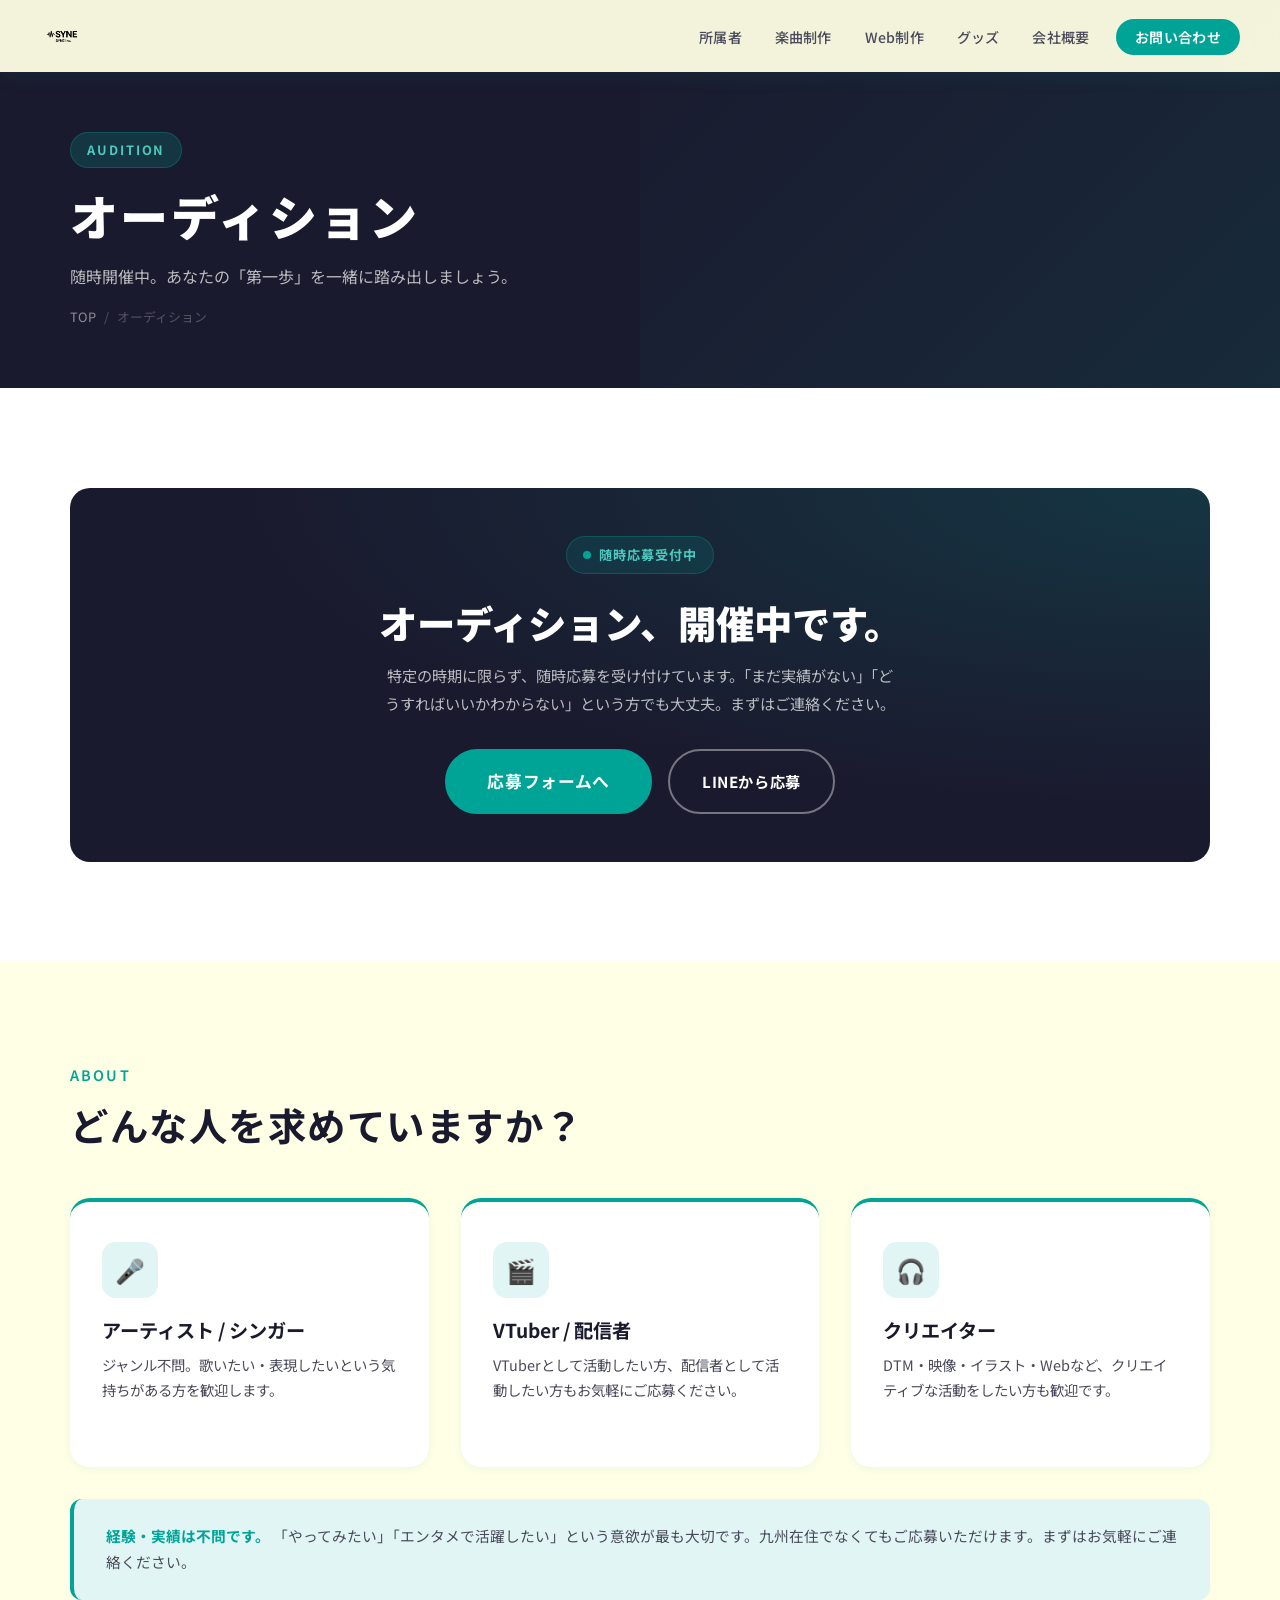
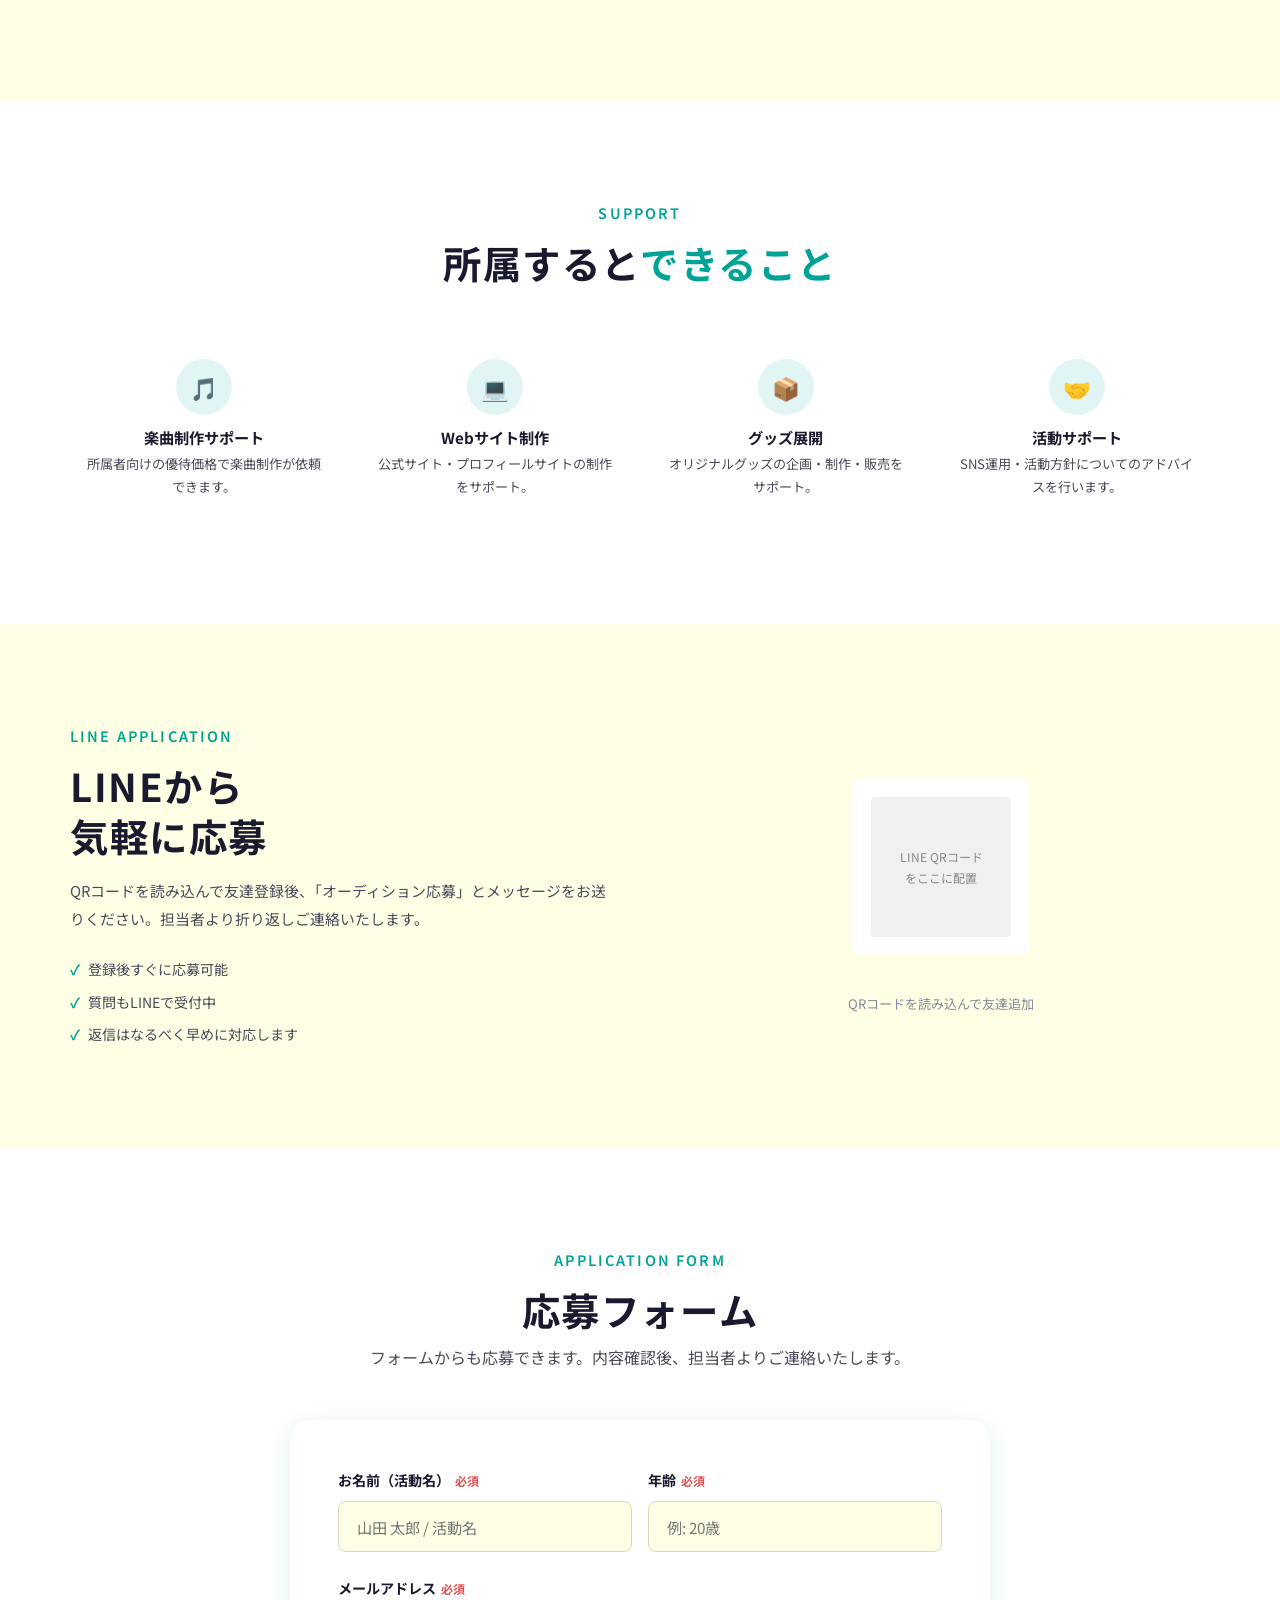
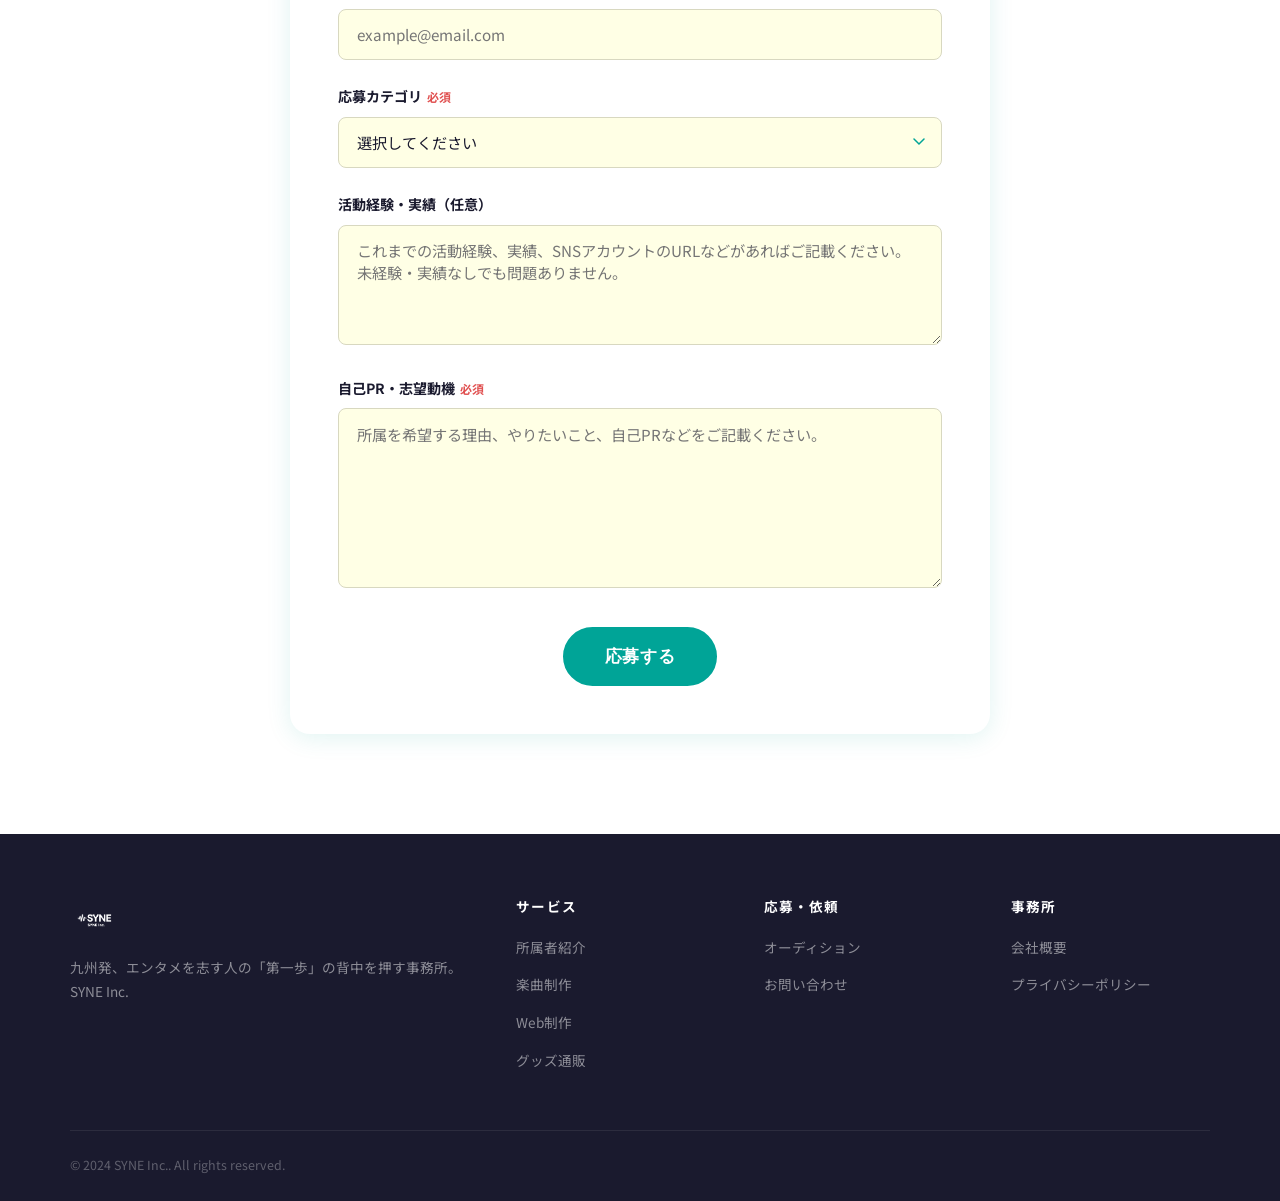
==== commit 0a56b5e7: "背景画像・SYNEロゴ・会社名を追加" ====
--- a/audition.html
+++ b/audition.html
@@ -3,8 +3,8 @@
 <head>
   <meta charset="UTF-8">
   <meta name="viewport" content="width=device-width, initial-scale=1.0">
-  <title>オーディション応募 | 【事務所名】</title>
-  <meta name="description" content="【事務所名】のオーディションは随時開催中。所属希望の方はこちらからご応募ください。">
+  <title>オーディション応募 | SYNE Inc.</title>
+  <meta name="description" content="SYNE Inc.のオーディションは随時開催中。所属希望の方はこちらからご応募ください。">
   <link rel="preconnect" href="https://fonts.googleapis.com">
   <link rel="preconnect" href="https://fonts.gstatic.com" crossorigin>
   <link href="https://fonts.googleapis.com/css2?family=Noto+Sans+JP:wght@400;500;700;900&display=swap" rel="stylesheet">
@@ -216,7 +216,7 @@
     <div class="footer-inner">
       <div>
         <div class="footer-logo"><img src="images/logo.png" alt="事務所名" class="footer-logo-img" onerror="this.outerHTML='【<span class=&quot;logo-accent&quot;>事務所名</span>】'"></div>
-        <p class="footer-desc">九州発、エンタメを志す人の「第一歩」の背中を押したい事務所。</p>
+        <p class="footer-desc">九州発、エンタメを志す人の「第一歩」の背中を押す事務所。SYNE Inc.</p>
       </div>
       <div class="footer-col">
         <h4>サービス</h4>
@@ -243,7 +243,7 @@
       </div>
     </div>
     <div class="footer-bottom">
-      <span>© 2024 【事務所名】. All rights reserved.</span>
+      <span>© 2024 SYNE Inc.. All rights reserved.</span>
     </div>
   </div>
 </footer>
--- a/css/style.css
+++ b/css/style.css
@@ -159,6 +159,25 @@
   box-shadow: 0 2px 20px rgba(0, 164, 151, 0.1);
 }
 
+/* Hero上（透明）のナビは白テキスト */
+.navbar:not(.scrolled) .nav-menu a {
+  color: rgba(255, 255, 255, 0.85);
+}
+.navbar:not(.scrolled) .nav-menu a:hover {
+  color: var(--white);
+  background: rgba(255, 255, 255, 0.12);
+}
+.navbar:not(.scrolled) .nav-menu .btn-nav {
+  background: var(--accent);
+  color: var(--white) !important;
+}
+.navbar:not(.scrolled) .nav-logo-img {
+  filter: brightness(0) invert(1);
+}
+.navbar:not(.scrolled) .nav-toggle span {
+  background: var(--white);
+}
+
 .nav-container {
   display: flex;
   align-items: center;
@@ -195,6 +214,7 @@
   display: block;
   object-fit: contain;
   margin-bottom: 0.8rem;
+  filter: brightness(0) invert(1);
 }
 
 .nav-menu {
@@ -373,8 +393,16 @@
   justify-content: center;
   position: relative;
   overflow: hidden;
-  background: var(--base);
+  background: url('../images/hero-bg.png') center / cover no-repeat;
   padding-top: var(--nav-height);
+}
+
+.hero::before {
+  content: '';
+  position: absolute;
+  inset: 0;
+  background: linear-gradient(160deg, rgba(5,12,28,0.62) 0%, rgba(4,30,45,0.52) 100%);
+  z-index: 0;
 }
 
 .hero-bg {
@@ -388,7 +416,7 @@
 .wave-circle {
   position: absolute;
   border-radius: 50%;
-  border: 1px solid rgba(0, 164, 151, 0.15);
+  border: 1px solid rgba(255, 255, 255, 0.12);
   animation: waveExpand 6s ease-out infinite;
 }
 
@@ -460,24 +488,27 @@
 
 .hero-tag {
   display: inline-block;
-  background: var(--accent-light);
-  color: var(--accent);
-  padding: 0.4rem 1rem;
+  background: rgba(255,255,255,0.12);
+  color: rgba(255,255,255,0.9);
+  padding: 0.4rem 1.2rem;
   border-radius: 50px;
-  font-size: 0.8rem;
-  font-weight: 700;
-  letter-spacing: 0.15em;
+  font-size: 0.78rem;
+  font-weight: 700;
+  letter-spacing: 0.08em;
   margin-bottom: 1.5rem;
-  border: 1px solid rgba(0, 164, 151, 0.2);
+  border: 1px solid rgba(255,255,255,0.25);
+  backdrop-filter: blur(4px);
+  white-space: nowrap;
 }
 
 .hero-copy {
   font-size: clamp(3rem, 8vw, 6rem);
   font-weight: 900;
   letter-spacing: 0.12em;
-  color: var(--text-dark);
+  color: var(--white);
   line-height: 1.1;
   margin-bottom: 1.5rem;
+  text-shadow: 0 2px 20px rgba(0,0,0,0.3);
 }
 
 .hero-copy .char {
@@ -487,7 +518,7 @@
 
 .hero-sub {
   font-size: clamp(0.95rem, 2.2vw, 1.2rem);
-  color: var(--text-mid);
+  color: rgba(255,255,255,0.82);
   margin-bottom: 2.5rem;
   line-height: 1.8;
   font-weight: 400;
@@ -509,7 +540,7 @@
   flex-direction: column;
   align-items: center;
   gap: 0.5rem;
-  color: var(--text-light);
+  color: rgba(255,255,255,0.5);
   font-size: 0.75rem;
   letter-spacing: 0.1em;
   z-index: 1;
@@ -521,7 +552,7 @@
   display: block;
   width: 1px;
   height: 40px;
-  background: linear-gradient(to bottom, var(--accent), transparent);
+  background: linear-gradient(to bottom, rgba(255,255,255,0.5), transparent);
 }
 
 @keyframes bounce {
